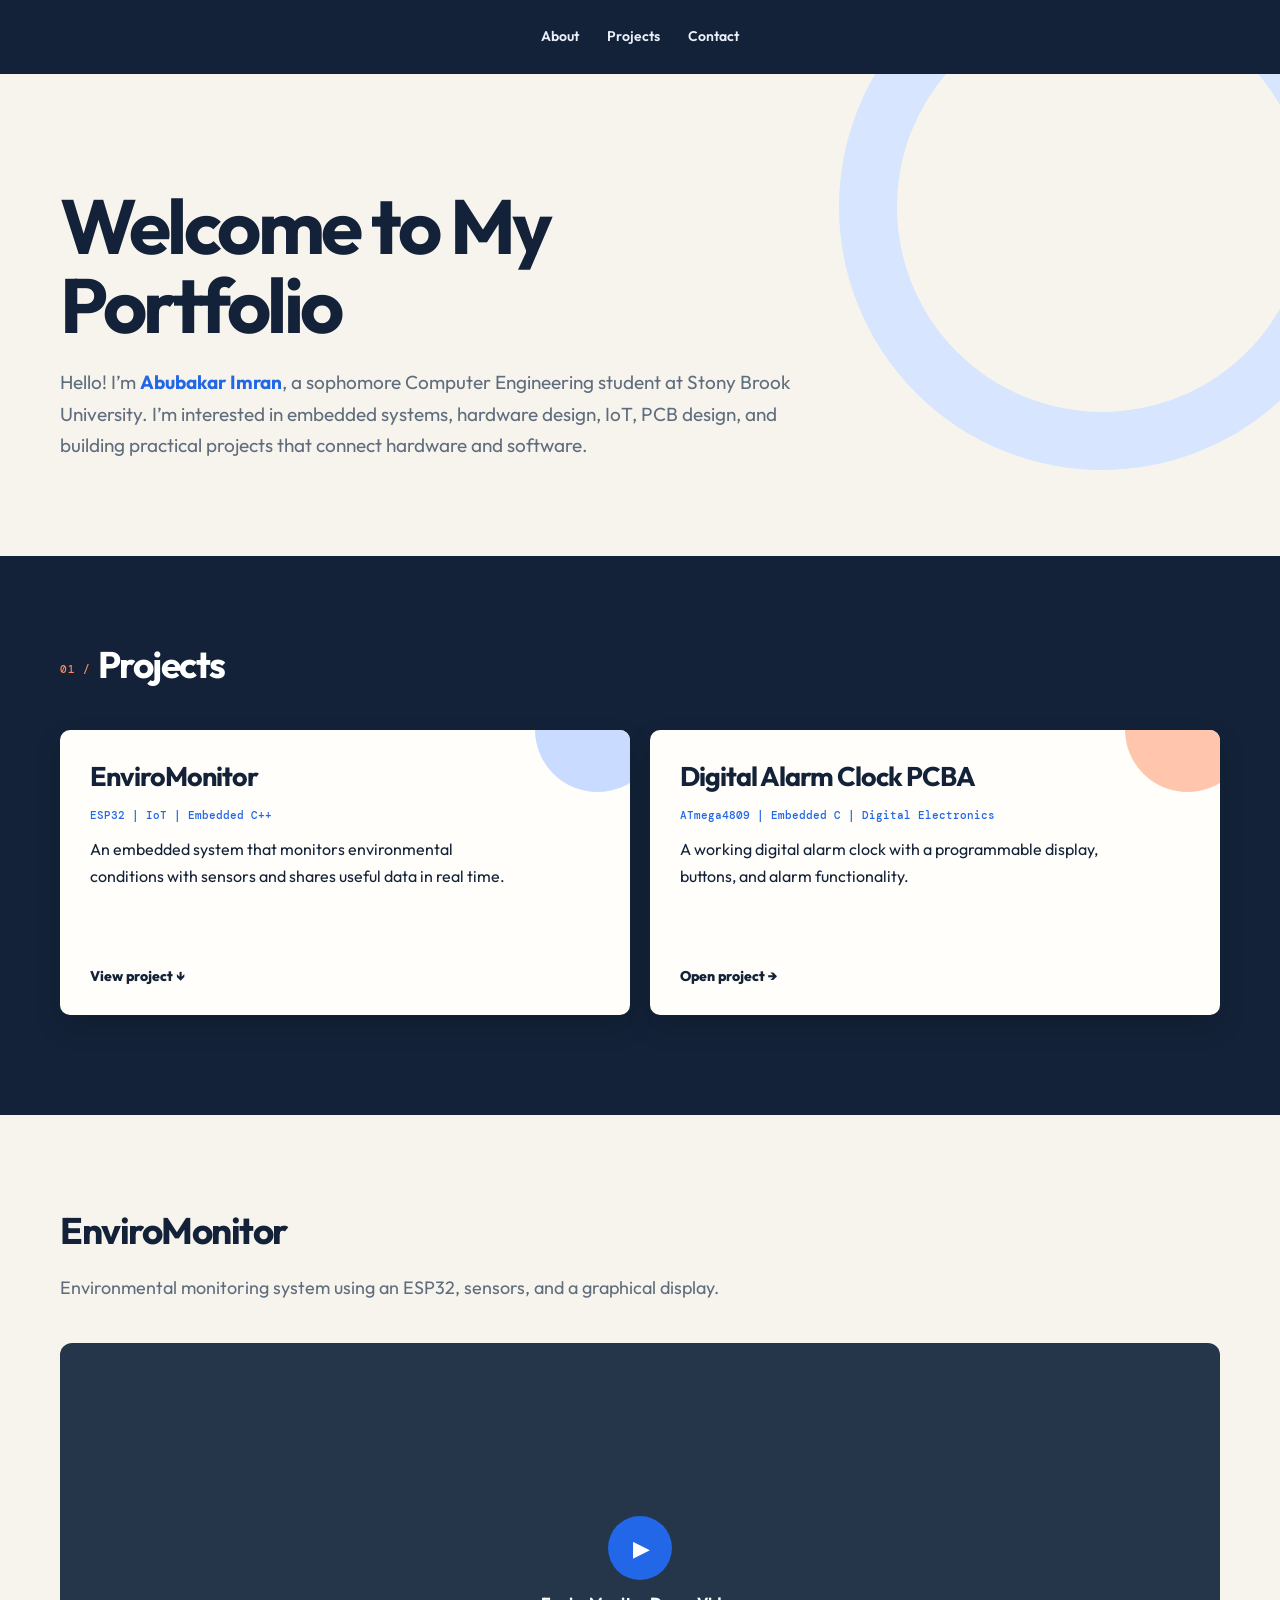
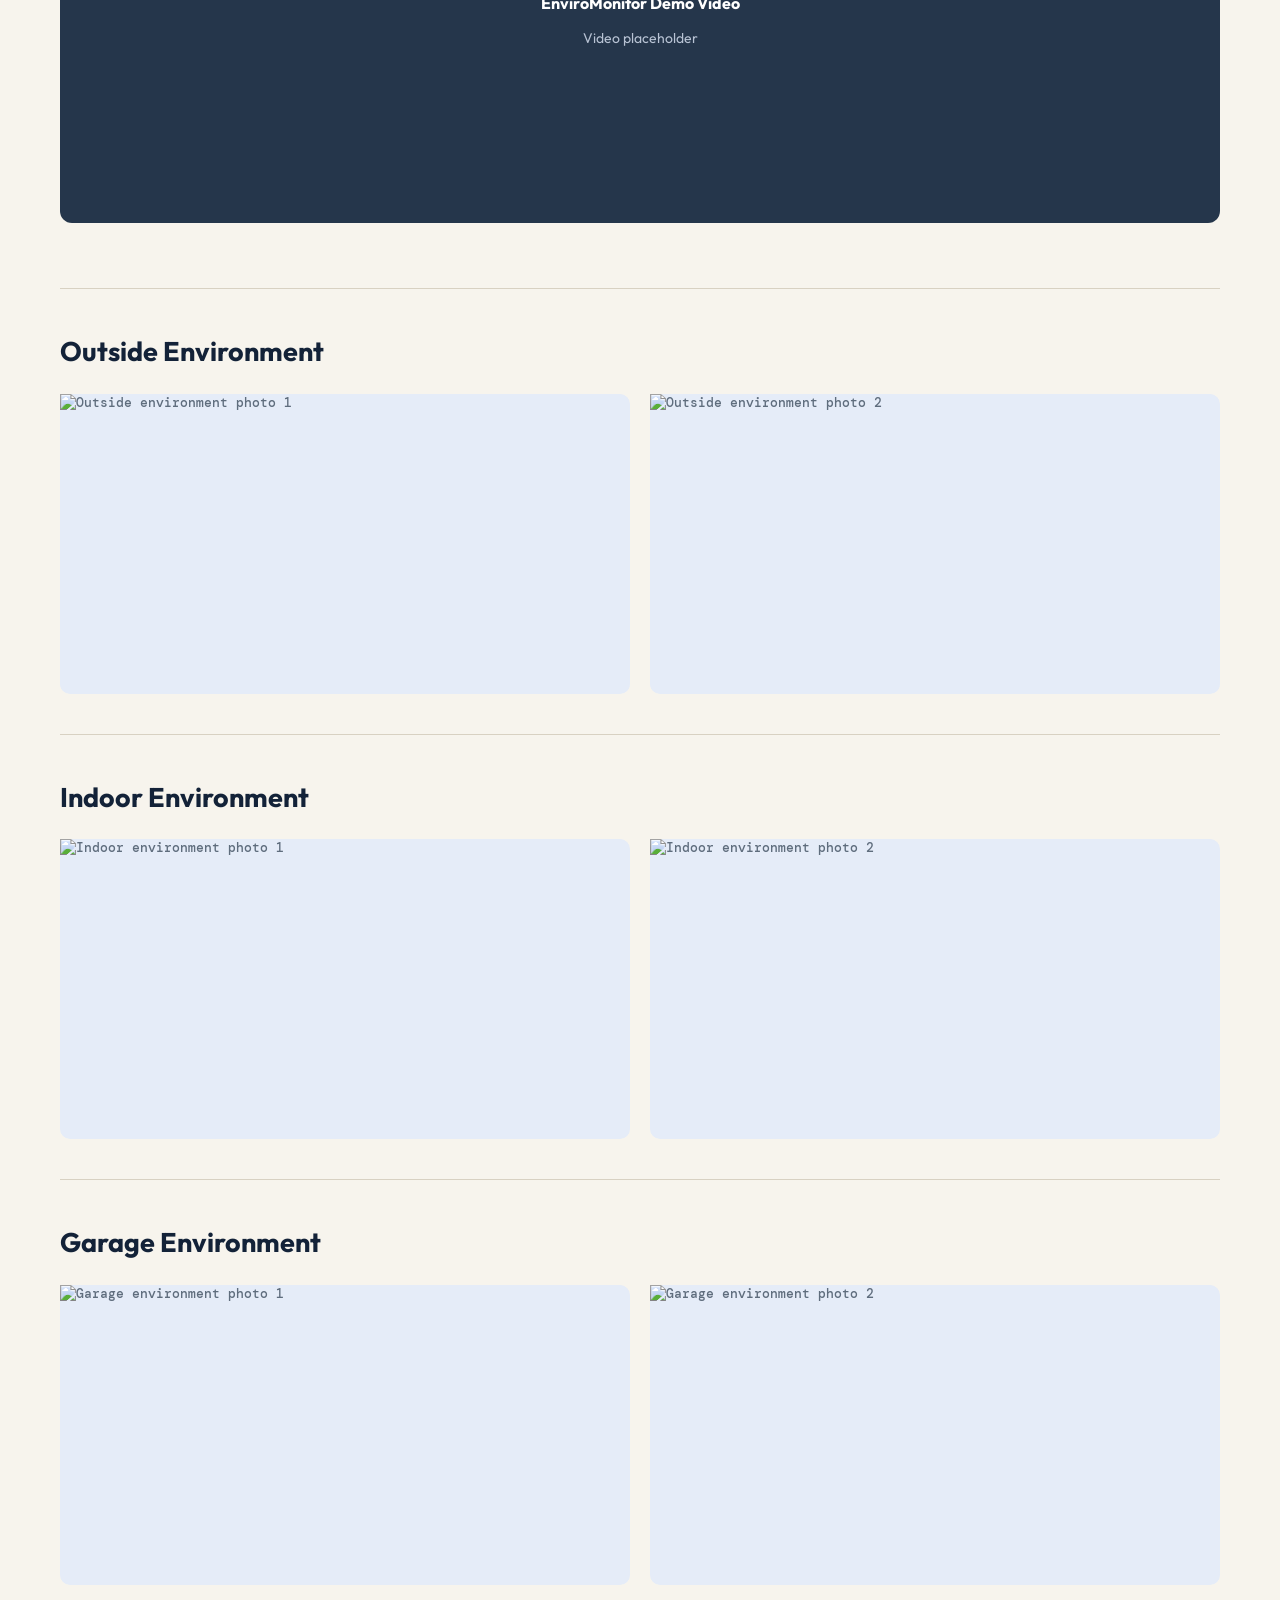
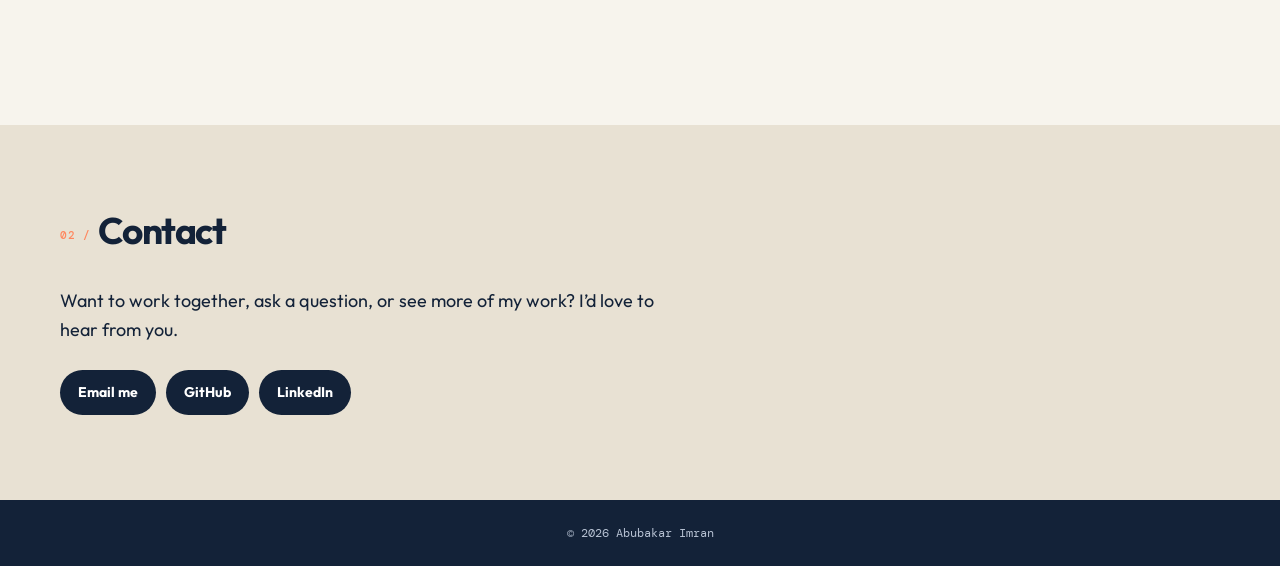
==== index_with_image_slots.html @ e9930a96 "Add files via upload" ====
<!doctype html>
<html lang="en"><head><meta charset="UTF-8" /><meta name="viewport" content="width=device-width, initial-scale=1.0" /><title>My Portfolio</title><link rel="stylesheet" href="styles.css" />
<style>
  .enviromonitor-section { padding: 85px 0 100px; background: var(--cream); }
  .enviromonitor-section h2 { color: var(--ink); margin-bottom: 12px; }
  .enviromonitor-intro { max-width: 700px; margin: 0 0 40px; color: var(--muted); font-size: 18px; }
  .video-placeholder { width: 100%; min-height: 480px; margin-bottom: 65px; border-radius: 12px; background: #25364b; display: grid; place-items: center; overflow: hidden; }
  .video-placeholder-inner { display: flex; flex-direction: column; align-items: center; gap: 10px; color: #fff; text-align: center; font-family: Outfit, Arial, sans-serif; }
  .video-placeholder-inner span:last-child { color: #b8c3d4; font-size: 14px; }
  .video-icon { width: 64px; height: 64px; border-radius: 50%; background: var(--blue); display: grid; place-items: center; font-size: 22px; padding-left: 3px; }
  .environment-section { padding: 40px 0; border-top: 1px solid #d8d1c2; }
  .environment-section h3 { margin: 0 0 20px; color: var(--ink); font-size: 27px; }
  .environment-grid { display: grid; grid-template-columns: repeat(2, 1fr); gap: 20px; }
  .environment-photo { min-height: 300px; border-radius: 10px; background: #e5ecf8; display: grid; place-items: center; color: var(--muted); font: 500 13px DM Mono, monospace; }
  @media (max-width: 650px) {
    .video-placeholder { min-height: 300px; }
    .environment-grid { grid-template-columns: 1fr; }
    .environment-photo { min-height: 240px; }
  }

  .environment-photo img {
    width: 100%;
    height: 100%;
    min-height: 300px;
    display: block;
    object-fit: cover;
  }

  @media (max-width: 650px) {
    .environment-photo img {
      min-height: 240px;
    }
  }

</style>
</head>
<body>
  <header class="site-header"><div class="header-inner"><nav aria-label="Main navigation"><a href="#about">About</a><a href="#projects">Projects</a><a href="#contact">Contact</a></nav></div></header>
  <main>
    <section class="about-section" id="about"><div class="content"><h1>Welcome to My Portfolio</h1><p>Hello! I’m <strong>Abubakar Imran</strong>, a sophomore Computer Engineering student at Stony Brook University. I’m interested in embedded systems, hardware design, IoT, PCB design, and building practical projects that connect hardware and software.</p></div></section>
    <section class="projects-section" id="projects"><div class="content"><h2>Projects</h2><div class="project-grid">
       <a class="project-card project-card-link" href="#enviromonitor"><h3>EnviroMonitor</h3><p class="skills">ESP32 | IoT | Embedded C++</p><p>An embedded system that monitors environmental conditions with sensors and shares useful data in real time.</p><span>View project ↓</span></a>
       <a class="project-card project-card-link" href="project.html?id=alarm-clock"><h3>Digital Alarm Clock PCBA</h3><p class="skills">ATmega4809 | Embedded C | Digital Electronics</p><p>A working digital alarm clock with a programmable display, buttons, and alarm functionality.</p><span>Open project →</span></a>
     </div></div></section>

    <section class="enviromonitor-section" id="enviromonitor">
      <div class="content">
        <h2>EnviroMonitor</h2>
        <p class="enviromonitor-intro">Environmental monitoring system using an ESP32, sensors, and a graphical display.</p>

        <div class="video-placeholder">
          <div class="video-placeholder-inner">
            <span class="video-icon">▶</span>
            <strong>EnviroMonitor Demo Video</strong>
            <span>Video placeholder</span>
          </div>
        </div>

        <div class="environment-section">
          <h3>Outside Environment</h3>
          <div class="environment-grid">
            <div class="environment-photo">
              <img src="assets/outside-1.jpg" alt="Outside environment photo 1">
            </div>
            <div class="environment-photo">
              <img src="assets/outside-2.jpg" alt="Outside environment photo 2">
            </div>
          </div>
        </div>

        <div class="environment-section">
          <h3>Indoor Environment</h3>
          <div class="environment-grid">
            <div class="environment-photo">
              <img src="assets/indoor-1.jpg" alt="Indoor environment photo 1">
            </div>
            <div class="environment-photo">
              <img src="assets/indoor-2.jpg" alt="Indoor environment photo 2">
            </div>
          </div>
        </div>

        <div class="environment-section">
          <h3>Garage Environment</h3>
          <div class="environment-grid">
            <div class="environment-photo">
              <img src="assets/garage-1.jpg" alt="Garage environment photo 1">
            </div>
            <div class="environment-photo">
              <img src="assets/garage-2.jpg" alt="Garage environment photo 2">
            </div>
          </div>
        </div>
      </div>
    </section>
    <section class="contact-section" id="contact"><div class="content"><h2>Contact</h2><p>Want to work together, ask a question, or see more of my work? I’d love to hear from you.</p><div class="contact-links"><a href="mailto:you@example.com">Email me</a><a href="https://github.com/your-github-username" target="_blank" rel="noreferrer">GitHub</a><a href="https://linkedin.com/in/your-linkedin-username" target="_blank" rel="noreferrer">LinkedIn</a></div></div></section>
  </main>
  <footer>© <span id="year"></span> Abubakar Imran</footer><script src="script.js"></script>
</body></html>
---- styles.css ----
@import url('https://fonts.googleapis.com/css2?family=DM+Mono:wght@400;500&family=Outfit:wght@400;500;600;700;800&display=swap');

:root { --ink: #132238; --blue: #2167e8; --blue-dark: #1550bd; --cream: #f7f4ed; --sand: #e8e1d3; --white: #fffefa; --orange: #ff865e; --muted: #5f6d7d; }
* { box-sizing: border-box; }
html { scroll-behavior: smooth; }
body { margin: 0; color: var(--ink); background: var(--cream); font-family: Outfit, Arial, sans-serif; font-size: 16px; line-height: 1.65; }
.site-header { background: var(--ink); position: sticky; top: 0; z-index: 3; }
.header-inner { width: min(100% - 48px, 1160px); min-height: 74px; margin: auto; display: flex; align-items: center; justify-content: center; }
.brand { color: #fff; font-size: 25px; font-weight: 800; letter-spacing: -1.5px; text-decoration: none; }.brand span { color: var(--orange); }
nav { display: flex; gap: 28px; } nav a { color: #eaf0fb; font-size: 14px; font-weight: 600; text-decoration: none; } nav a:hover { color: var(--orange); }
.content { width: min(100% - 64px, 1160px); margin: auto; }
.about-section { padding: 112px 0 95px; position: relative; overflow: hidden; background: var(--cream); }.about-section::after { content: ""; position: absolute; z-index: 0; top: -130px; right: -85px; width: 410px; height: 410px; border: 58px solid #d7e5ff; border-radius: 50%; }.about-section .content { position: relative; z-index: 1; }
h1 { max-width: 770px; margin: 0 0 23px; font-size: clamp(45px, 6vw, 78px); line-height: 1.03; letter-spacing: -3.5px; }.about-section p { max-width: 760px; margin: 0; color: var(--muted); font-size: 19px; }.about-section strong { color: var(--blue); }
.projects-section { padding: 78px 0 100px; background: var(--ink); } h2 { margin: 0 0 35px; color: #fff; font-size: 37px; letter-spacing: -1.5px; }.projects-section h2::before, .contact-section h2::before { content: "01 / "; color: var(--orange); font: 500 11px DM Mono, monospace; letter-spacing: .5px; vertical-align: middle; }
.project-grid { display: grid; grid-template-columns: repeat(2, 1fr); gap: 20px; align-items: stretch; }.project-card { min-height: 285px; padding: 30px; border-radius: 10px; background: var(--white); box-shadow: 0 12px 28px #00000020; }.project-card-link { position: relative; overflow: hidden; color: var(--ink); text-decoration: none; transition: transform .2s ease, background .2s ease; }.project-card-link::before { content: ""; position: absolute; width: 125px; height: 125px; top: -63px; right: -30px; border-radius: 50%; background: #c9dcff; }.project-card-link:nth-child(2)::before { background: #ffc5ad; }.project-card-link:hover { transform: translateY(-7px); background: #fff; }.project-card h3, .project-card p, .project-card span { position: relative; z-index: 1; }.project-card h3 { max-width: 370px; margin: 0 0 15px; font-size: 27px; letter-spacing: -1px; line-height: 1.22; }.project-card p { max-width: 420px; margin: 0 0 14px; }.skills { color: var(--blue); font: 500 11px DM Mono, monospace; }.project-card-link span { position: absolute; bottom: 27px; color: var(--ink); font-size: 14px; font-weight: 800; }
.contact-section { padding: 75px 0 85px; background: var(--sand); }.contact-section h2 { color: var(--ink); }.contact-section h2::before { content: "02 / "; }.contact-section p { max-width: 600px; margin: -10px 0 25px; font-size: 18px; }.contact-links { display: flex; flex-wrap: wrap; gap: 10px; }.contact-links a { padding: 11px 18px; border-radius: 999px; background: var(--ink); color: #fff; font-size: 14px; font-weight: 700; text-decoration: none; }.contact-links a:hover { background: var(--blue); }
footer { padding: 25px; background: var(--ink); color: #b8c3d4; text-align: center; font: 12px DM Mono, monospace; }
/* Individual project pages */
.project-page { width: min(100% - 64px, 920px); margin: auto; padding: 74px 0 94px; }.back { color: var(--blue); font-size: 14px; font-weight: 700; text-decoration: none; }.project-page h1 { margin: 27px 0 18px; font-size: clamp(39px, 5vw, 64px); }.project-description { max-width: 760px; color: var(--muted); font-size: 19px; }.github-link { display: inline-block; margin: 17px 0 48px; padding: 12px 19px; border-radius: 5px; background: var(--blue); color: #fff; font-size: 14px; font-weight: 800; text-decoration: none; }.github-link:hover { background: var(--blue-dark); }.media-section { min-height: 0; padding: 28px 0; border-top: 1px solid #d8d1c2; }.media-section h2 { color: var(--ink); font-size: 25px; }.media-section h2::before { content: ""; }.project-gallery { display: grid; gap: 15px; }.media-grid { display: grid; grid-template-columns: repeat(2, 1fr); gap: 16px; }.gallery-item { margin: 0; overflow: hidden; border-radius: 10px; background: #e5ecf8; }.gallery-item img { display: block; width: 100%; max-height: 480px; object-fit: cover; }.media-grid .gallery-item { min-height: 220px; }.media-grid .gallery-item img, .media-grid .gallery-item video { width: 100%; height: 190px; display: block; object-fit: cover; background: #25364b; }.gallery-item figcaption, .hint { margin: 0; padding: 8px 12px; color: var(--muted); font: 11px DM Mono, monospace; }.missing-image::before, .missing-video::before { content: "Add your image here"; height: 190px; display: grid; place-items: center; color: var(--muted); font: 13px Outfit, sans-serif; }.missing-video::before { content: "Add your video here"; color: #fff; background: #25364b; }.missing-image img, .missing-video video { display: none; }.media-help { color: var(--muted); font-size: 14px; }
.project-about { max-width: 800px; }.project-about p { color: var(--muted); font-size: 17px; }.project-about h3 { margin: 30px 0 10px; font-size: 19px; }.project-about ul { margin: 0; padding-left: 22px; columns: 2; }.project-about li { margin-bottom: 8px; }
@media (max-width: 650px) { .header-inner, .content, .project-page { width: min(100% - 36px, 1160px); }.header-inner { min-height: 64px; }.about-section { padding: 75px 0 64px; }.about-section::after { width: 260px; height: 260px; border-width: 36px; right: -120px; top: -90px; } h1 { letter-spacing: -2.5px; }.about-section p, .project-description { font-size: 17px; }.projects-section { padding: 58px 0 70px; }.project-grid, .media-grid { grid-template-columns: 1fr; }.project-card { min-height: 250px; }.project-page { padding: 54px 0 70px; } nav { gap: 16px; } }
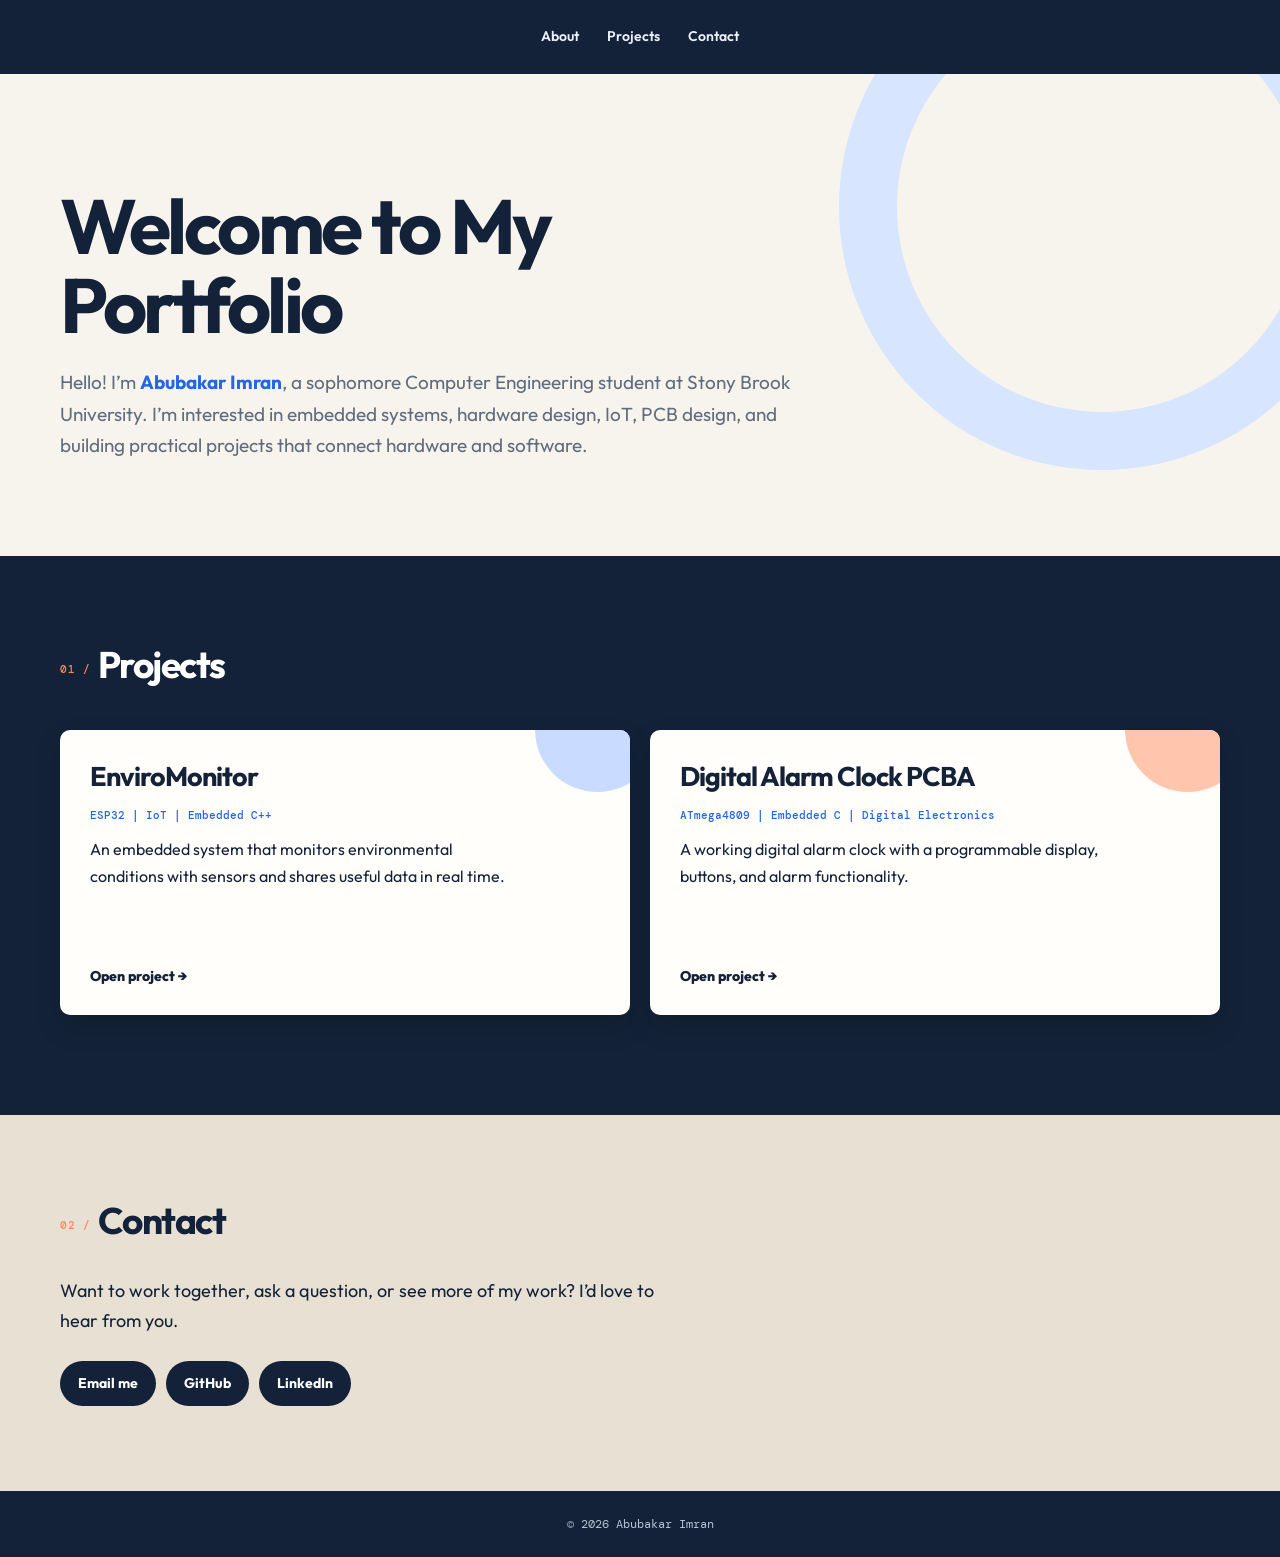
==== commit b6f8c3bd: "Update project links in index_with_image_slots.html" ====
--- a/index_with_image_slots.html
+++ b/index_with_image_slots.html
@@ -1,98 +1,13 @@
 <!doctype html>
-<html lang="en"><head><meta charset="UTF-8" /><meta name="viewport" content="width=device-width, initial-scale=1.0" /><title>My Portfolio</title><link rel="stylesheet" href="styles.css" />
-<style>
-  .enviromonitor-section { padding: 85px 0 100px; background: var(--cream); }
-  .enviromonitor-section h2 { color: var(--ink); margin-bottom: 12px; }
-  .enviromonitor-intro { max-width: 700px; margin: 0 0 40px; color: var(--muted); font-size: 18px; }
-  .video-placeholder { width: 100%; min-height: 480px; margin-bottom: 65px; border-radius: 12px; background: #25364b; display: grid; place-items: center; overflow: hidden; }
-  .video-placeholder-inner { display: flex; flex-direction: column; align-items: center; gap: 10px; color: #fff; text-align: center; font-family: Outfit, Arial, sans-serif; }
-  .video-placeholder-inner span:last-child { color: #b8c3d4; font-size: 14px; }
-  .video-icon { width: 64px; height: 64px; border-radius: 50%; background: var(--blue); display: grid; place-items: center; font-size: 22px; padding-left: 3px; }
-  .environment-section { padding: 40px 0; border-top: 1px solid #d8d1c2; }
-  .environment-section h3 { margin: 0 0 20px; color: var(--ink); font-size: 27px; }
-  .environment-grid { display: grid; grid-template-columns: repeat(2, 1fr); gap: 20px; }
-  .environment-photo { min-height: 300px; border-radius: 10px; background: #e5ecf8; display: grid; place-items: center; color: var(--muted); font: 500 13px DM Mono, monospace; }
-  @media (max-width: 650px) {
-    .video-placeholder { min-height: 300px; }
-    .environment-grid { grid-template-columns: 1fr; }
-    .environment-photo { min-height: 240px; }
-  }
-
-  .environment-photo img {
-    width: 100%;
-    height: 100%;
-    min-height: 300px;
-    display: block;
-    object-fit: cover;
-  }
-
-  @media (max-width: 650px) {
-    .environment-photo img {
-      min-height: 240px;
-    }
-  }
-
-</style>
-</head>
+<html lang="en"><head><meta charset="UTF-8" /><meta name="viewport" content="width=device-width, initial-scale=1.0" /><title>My Portfolio</title><link rel="stylesheet" href="styles.css" /></head>
 <body>
   <header class="site-header"><div class="header-inner"><nav aria-label="Main navigation"><a href="#about">About</a><a href="#projects">Projects</a><a href="#contact">Contact</a></nav></div></header>
   <main>
     <section class="about-section" id="about"><div class="content"><h1>Welcome to My Portfolio</h1><p>Hello! I’m <strong>Abubakar Imran</strong>, a sophomore Computer Engineering student at Stony Brook University. I’m interested in embedded systems, hardware design, IoT, PCB design, and building practical projects that connect hardware and software.</p></div></section>
     <section class="projects-section" id="projects"><div class="content"><h2>Projects</h2><div class="project-grid">
-       <a class="project-card project-card-link" href="#enviromonitor"><h3>EnviroMonitor</h3><p class="skills">ESP32 | IoT | Embedded C++</p><p>An embedded system that monitors environmental conditions with sensors and shares useful data in real time.</p><span>View project ↓</span></a>
-       <a class="project-card project-card-link" href="project.html?id=alarm-clock"><h3>Digital Alarm Clock PCBA</h3><p class="skills">ATmega4809 | Embedded C | Digital Electronics</p><p>A working digital alarm clock with a programmable display, buttons, and alarm functionality.</p><span>Open project →</span></a>
-     </div></div></section>
-
-    <section class="enviromonitor-section" id="enviromonitor">
-      <div class="content">
-        <h2>EnviroMonitor</h2>
-        <p class="enviromonitor-intro">Environmental monitoring system using an ESP32, sensors, and a graphical display.</p>
-
-        <div class="video-placeholder">
-          <div class="video-placeholder-inner">
-            <span class="video-icon">▶</span>
-            <strong>EnviroMonitor Demo Video</strong>
-            <span>Video placeholder</span>
-          </div>
-        </div>
-
-        <div class="environment-section">
-          <h3>Outside Environment</h3>
-          <div class="environment-grid">
-            <div class="environment-photo">
-              <img src="assets/outside-1.jpg" alt="Outside environment photo 1">
-            </div>
-            <div class="environment-photo">
-              <img src="assets/outside-2.jpg" alt="Outside environment photo 2">
-            </div>
-          </div>
-        </div>
-
-        <div class="environment-section">
-          <h3>Indoor Environment</h3>
-          <div class="environment-grid">
-            <div class="environment-photo">
-              <img src="assets/indoor-1.jpg" alt="Indoor environment photo 1">
-            </div>
-            <div class="environment-photo">
-              <img src="assets/indoor-2.jpg" alt="Indoor environment photo 2">
-            </div>
-          </div>
-        </div>
-
-        <div class="environment-section">
-          <h3>Garage Environment</h3>
-          <div class="environment-grid">
-            <div class="environment-photo">
-              <img src="assets/garage-1.jpg" alt="Garage environment photo 1">
-            </div>
-            <div class="environment-photo">
-              <img src="assets/garage-2.jpg" alt="Garage environment photo 2">
-            </div>
-          </div>
-        </div>
-      </div>
-    </section>
+      <a class="project-card project-card-link" href="project.html?id=environmental-monitor"><h3>EnviroMonitor</h3><p class="skills">ESP32 | IoT | Embedded C++</p><p>An embedded system that monitors environmental conditions with sensors and shares useful data in real time.</p><span>Open project →</span></a>
+      <a class="project-card project-card-link" href="project.html?id=alarm-clock"><h3>Digital Alarm Clock PCBA</h3><p class="skills">ATmega4809 | Embedded C | Digital Electronics</p><p>A working digital alarm clock with a programmable display, buttons, and alarm functionality.</p><span>Open project →</span></a>
+    </div></div></section>
     <section class="contact-section" id="contact"><div class="content"><h2>Contact</h2><p>Want to work together, ask a question, or see more of my work? I’d love to hear from you.</p><div class="contact-links"><a href="mailto:you@example.com">Email me</a><a href="https://github.com/your-github-username" target="_blank" rel="noreferrer">GitHub</a><a href="https://linkedin.com/in/your-linkedin-username" target="_blank" rel="noreferrer">LinkedIn</a></div></div></section>
   </main>
   <footer>© <span id="year"></span> Abubakar Imran</footer><script src="script.js"></script>
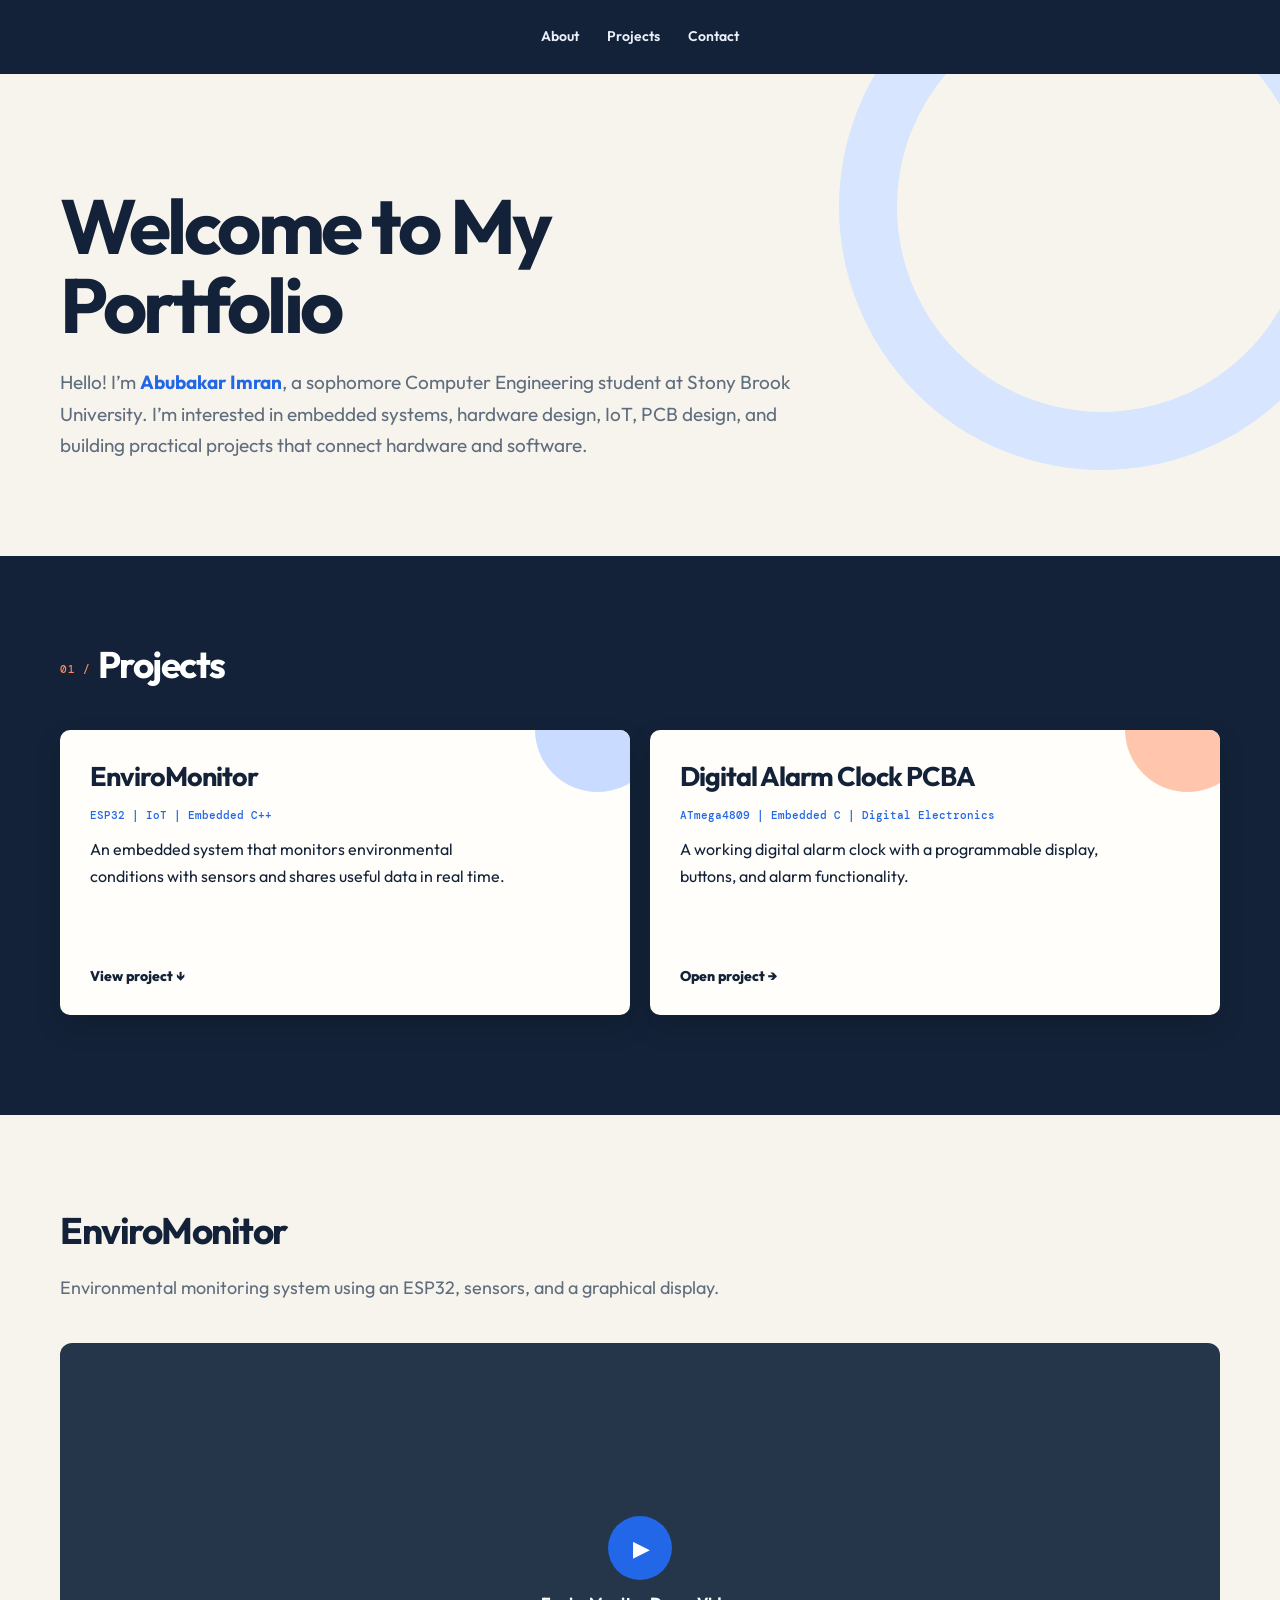
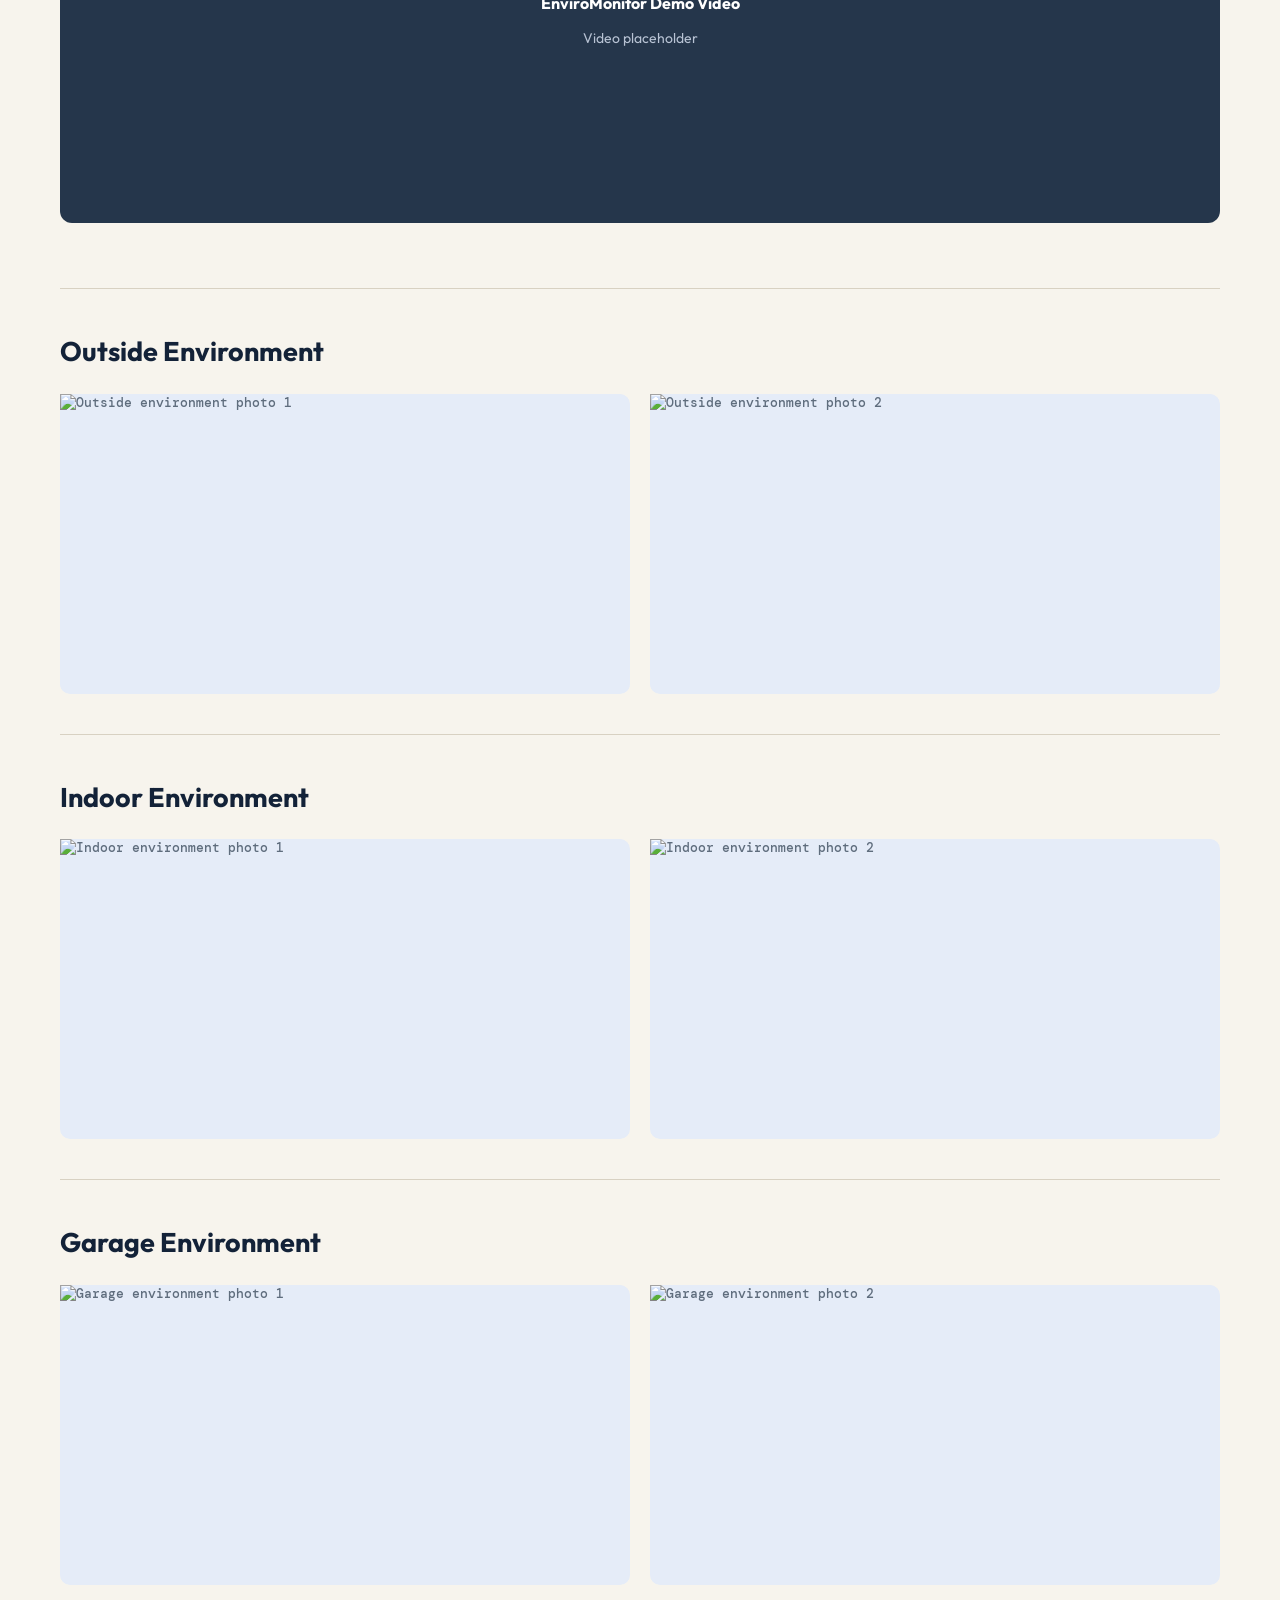
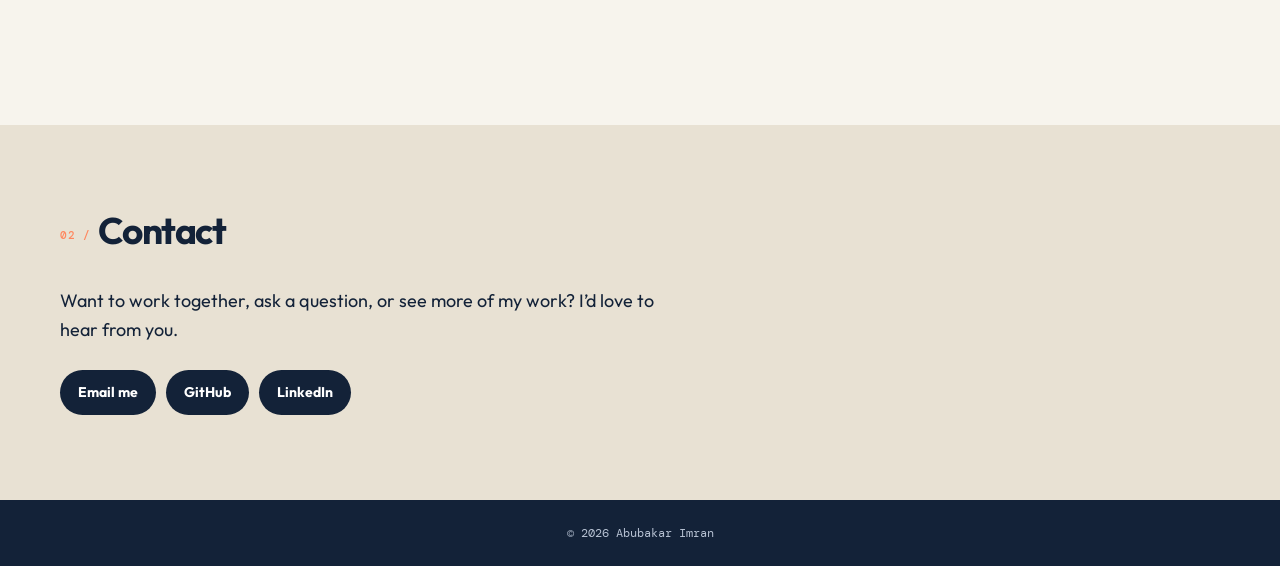
==== commit 379617bb: "Update index_with_image_slots.html" ====
--- a/index_with_image_slots.html
+++ b/index_with_image_slots.html
@@ -1,13 +1,99 @@
+
 <!doctype html>
-<html lang="en"><head><meta charset="UTF-8" /><meta name="viewport" content="width=device-width, initial-scale=1.0" /><title>My Portfolio</title><link rel="stylesheet" href="styles.css" /></head>
+<html lang="en"><head><meta charset="UTF-8" /><meta name="viewport" content="width=device-width, initial-scale=1.0" /><title>My Portfolio</title><link rel="stylesheet" href="styles.css" />
+<style>
+  .enviromonitor-section { padding: 85px 0 100px; background: var(--cream); }
+  .enviromonitor-section h2 { color: var(--ink); margin-bottom: 12px; }
+  .enviromonitor-intro { max-width: 700px; margin: 0 0 40px; color: var(--muted); font-size: 18px; }
+  .video-placeholder { width: 100%; min-height: 480px; margin-bottom: 65px; border-radius: 12px; background: #25364b; display: grid; place-items: center; overflow: hidden; }
+  .video-placeholder-inner { display: flex; flex-direction: column; align-items: center; gap: 10px; color: #fff; text-align: center; font-family: Outfit, Arial, sans-serif; }
+  .video-placeholder-inner span:last-child { color: #b8c3d4; font-size: 14px; }
+  .video-icon { width: 64px; height: 64px; border-radius: 50%; background: var(--blue); display: grid; place-items: center; font-size: 22px; padding-left: 3px; }
+  .environment-section { padding: 40px 0; border-top: 1px solid #d8d1c2; }
+  .environment-section h3 { margin: 0 0 20px; color: var(--ink); font-size: 27px; }
+  .environment-grid { display: grid; grid-template-columns: repeat(2, 1fr); gap: 20px; }
+  .environment-photo { min-height: 300px; border-radius: 10px; background: #e5ecf8; display: grid; place-items: center; color: var(--muted); font: 500 13px DM Mono, monospace; }
+  @media (max-width: 650px) {
+    .video-placeholder { min-height: 300px; }
+    .environment-grid { grid-template-columns: 1fr; }
+    .environment-photo { min-height: 240px; }
+  }
+
+  .environment-photo img {
+    width: 100%;
+    height: 100%;
+    min-height: 300px;
+    display: block;
+    object-fit: cover;
+  }
+
+  @media (max-width: 650px) {
+    .environment-photo img {
+      min-height: 240px;
+    }
+  }
+
+</style>
+</head>
 <body>
   <header class="site-header"><div class="header-inner"><nav aria-label="Main navigation"><a href="#about">About</a><a href="#projects">Projects</a><a href="#contact">Contact</a></nav></div></header>
   <main>
     <section class="about-section" id="about"><div class="content"><h1>Welcome to My Portfolio</h1><p>Hello! I’m <strong>Abubakar Imran</strong>, a sophomore Computer Engineering student at Stony Brook University. I’m interested in embedded systems, hardware design, IoT, PCB design, and building practical projects that connect hardware and software.</p></div></section>
     <section class="projects-section" id="projects"><div class="content"><h2>Projects</h2><div class="project-grid">
-      <a class="project-card project-card-link" href="project.html?id=environmental-monitor"><h3>EnviroMonitor</h3><p class="skills">ESP32 | IoT | Embedded C++</p><p>An embedded system that monitors environmental conditions with sensors and shares useful data in real time.</p><span>Open project →</span></a>
-      <a class="project-card project-card-link" href="project.html?id=alarm-clock"><h3>Digital Alarm Clock PCBA</h3><p class="skills">ATmega4809 | Embedded C | Digital Electronics</p><p>A working digital alarm clock with a programmable display, buttons, and alarm functionality.</p><span>Open project →</span></a>
-    </div></div></section>
+       <a class="project-card project-card-link" href="#enviromonitor"><h3>EnviroMonitor</h3><p class="skills">ESP32 | IoT | Embedded C++</p><p>An embedded system that monitors environmental conditions with sensors and shares useful data in real time.</p><span>View project ↓</span></a>
+       <a class="project-card project-card-link" href="project.html?id=alarm-clock"><h3>Digital Alarm Clock PCBA</h3><p class="skills">ATmega4809 | Embedded C | Digital Electronics</p><p>A working digital alarm clock with a programmable display, buttons, and alarm functionality.</p><span>Open project →</span></a>
+     </div></div></section>
+
+    <section class="enviromonitor-section" id="enviromonitor">
+      <div class="content">
+        <h2>EnviroMonitor</h2>
+        <p class="enviromonitor-intro">Environmental monitoring system using an ESP32, sensors, and a graphical display.</p>
+
+        <div class="video-placeholder">
+          <div class="video-placeholder-inner">
+            <span class="video-icon">▶</span>
+            <strong>EnviroMonitor Demo Video</strong>
+            <span>Video placeholder</span>
+          </div>
+        </div>
+
+        <div class="environment-section">
+          <h3>Outside Environment</h3>
+          <div class="environment-grid">
+            <div class="environment-photo">
+              <img src="assets/outside-1.jpg" alt="Outside environment photo 1">
+            </div>
+            <div class="environment-photo">
+              <img src="assets/outside-2.jpg" alt="Outside environment photo 2">
+            </div>
+          </div>
+        </div>
+
+        <div class="environment-section">
+          <h3>Indoor Environment</h3>
+          <div class="environment-grid">
+            <div class="environment-photo">
+              <img src="assets/indoor-1.jpg" alt="Indoor environment photo 1">
+            </div>
+            <div class="environment-photo">
+              <img src="assets/indoor-2.jpg" alt="Indoor environment photo 2">
+            </div>
+          </div>
+        </div>
+
+        <div class="environment-section">
+          <h3>Garage Environment</h3>
+          <div class="environment-grid">
+            <div class="environment-photo">
+              <img src="assets/garage-1.jpg" alt="Garage environment photo 1">
+            </div>
+            <div class="environment-photo">
+              <img src="assets/garage-2.jpg" alt="Garage environment photo 2">
+            </div>
+          </div>
+        </div>
+      </div>
+    </section>
     <section class="contact-section" id="contact"><div class="content"><h2>Contact</h2><p>Want to work together, ask a question, or see more of my work? I’d love to hear from you.</p><div class="contact-links"><a href="mailto:you@example.com">Email me</a><a href="https://github.com/your-github-username" target="_blank" rel="noreferrer">GitHub</a><a href="https://linkedin.com/in/your-linkedin-username" target="_blank" rel="noreferrer">LinkedIn</a></div></div></section>
   </main>
   <footer>© <span id="year"></span> Abubakar Imran</footer><script src="script.js"></script>
